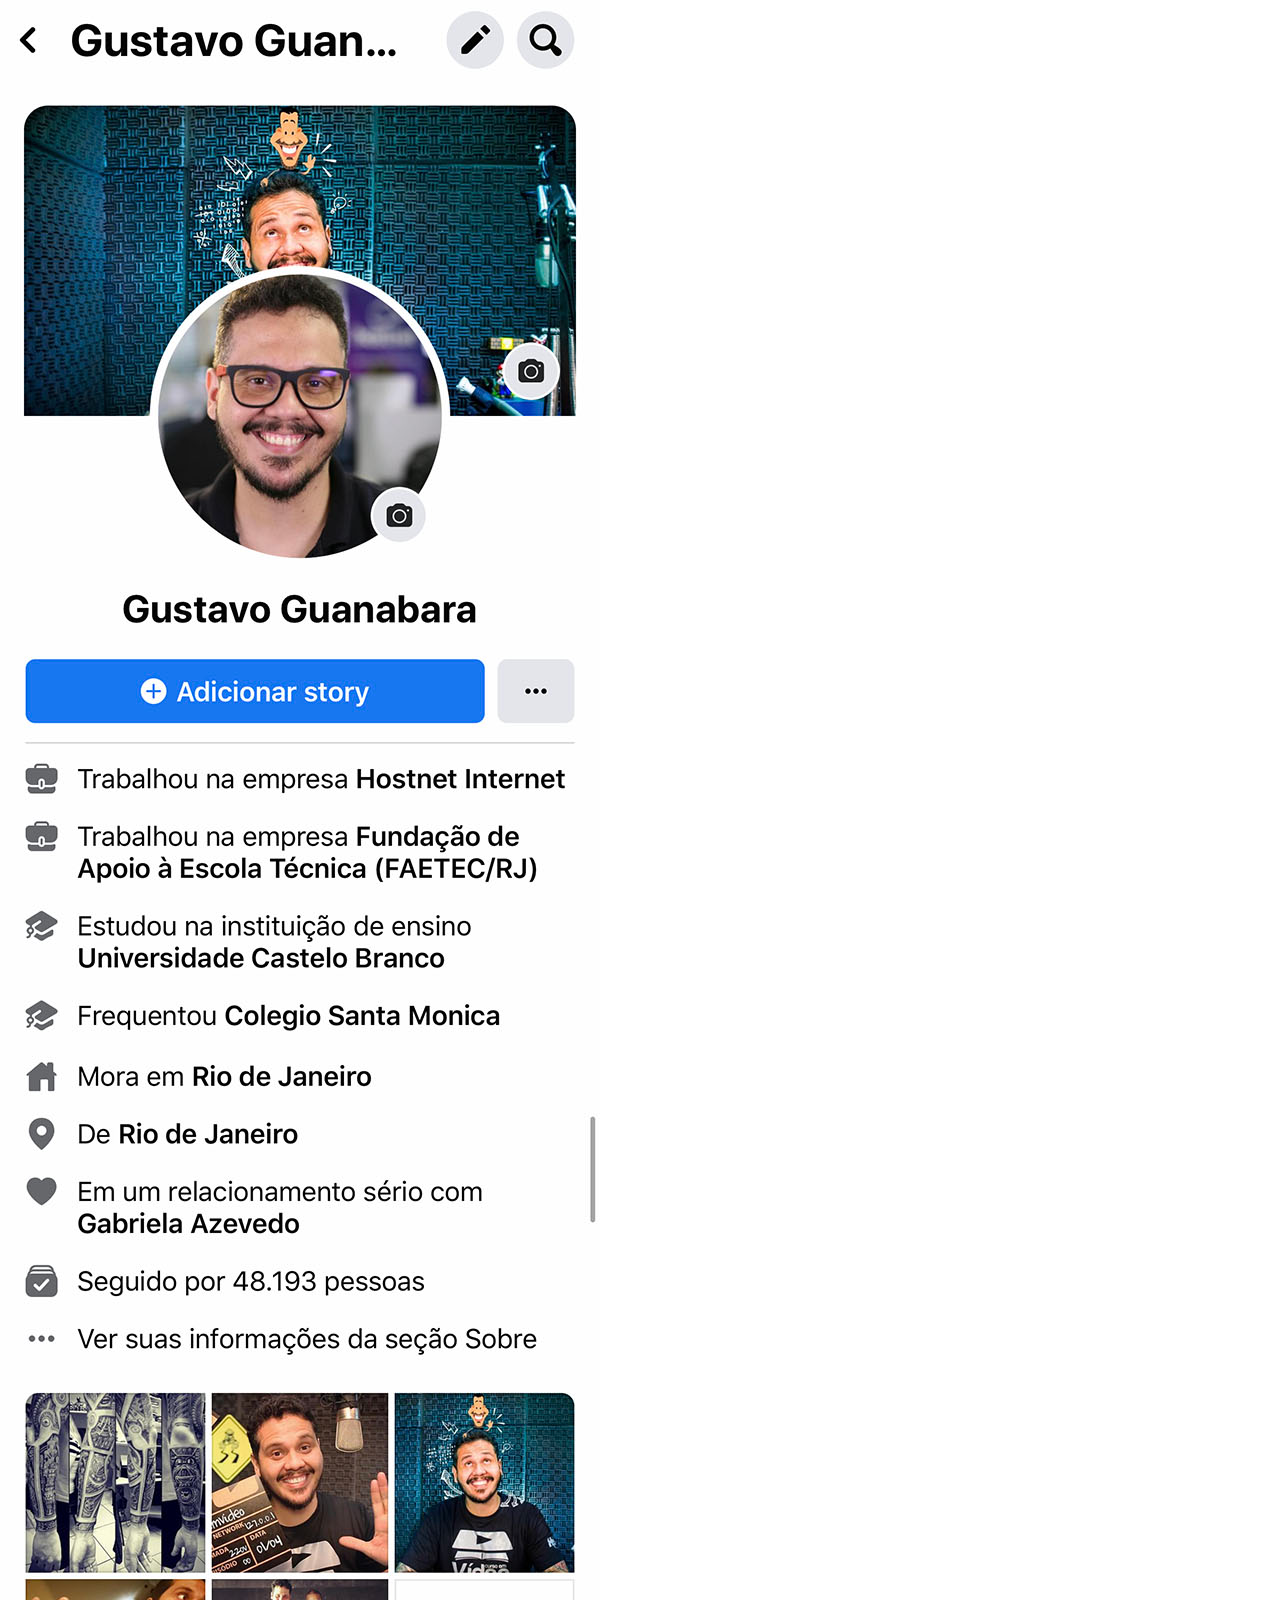
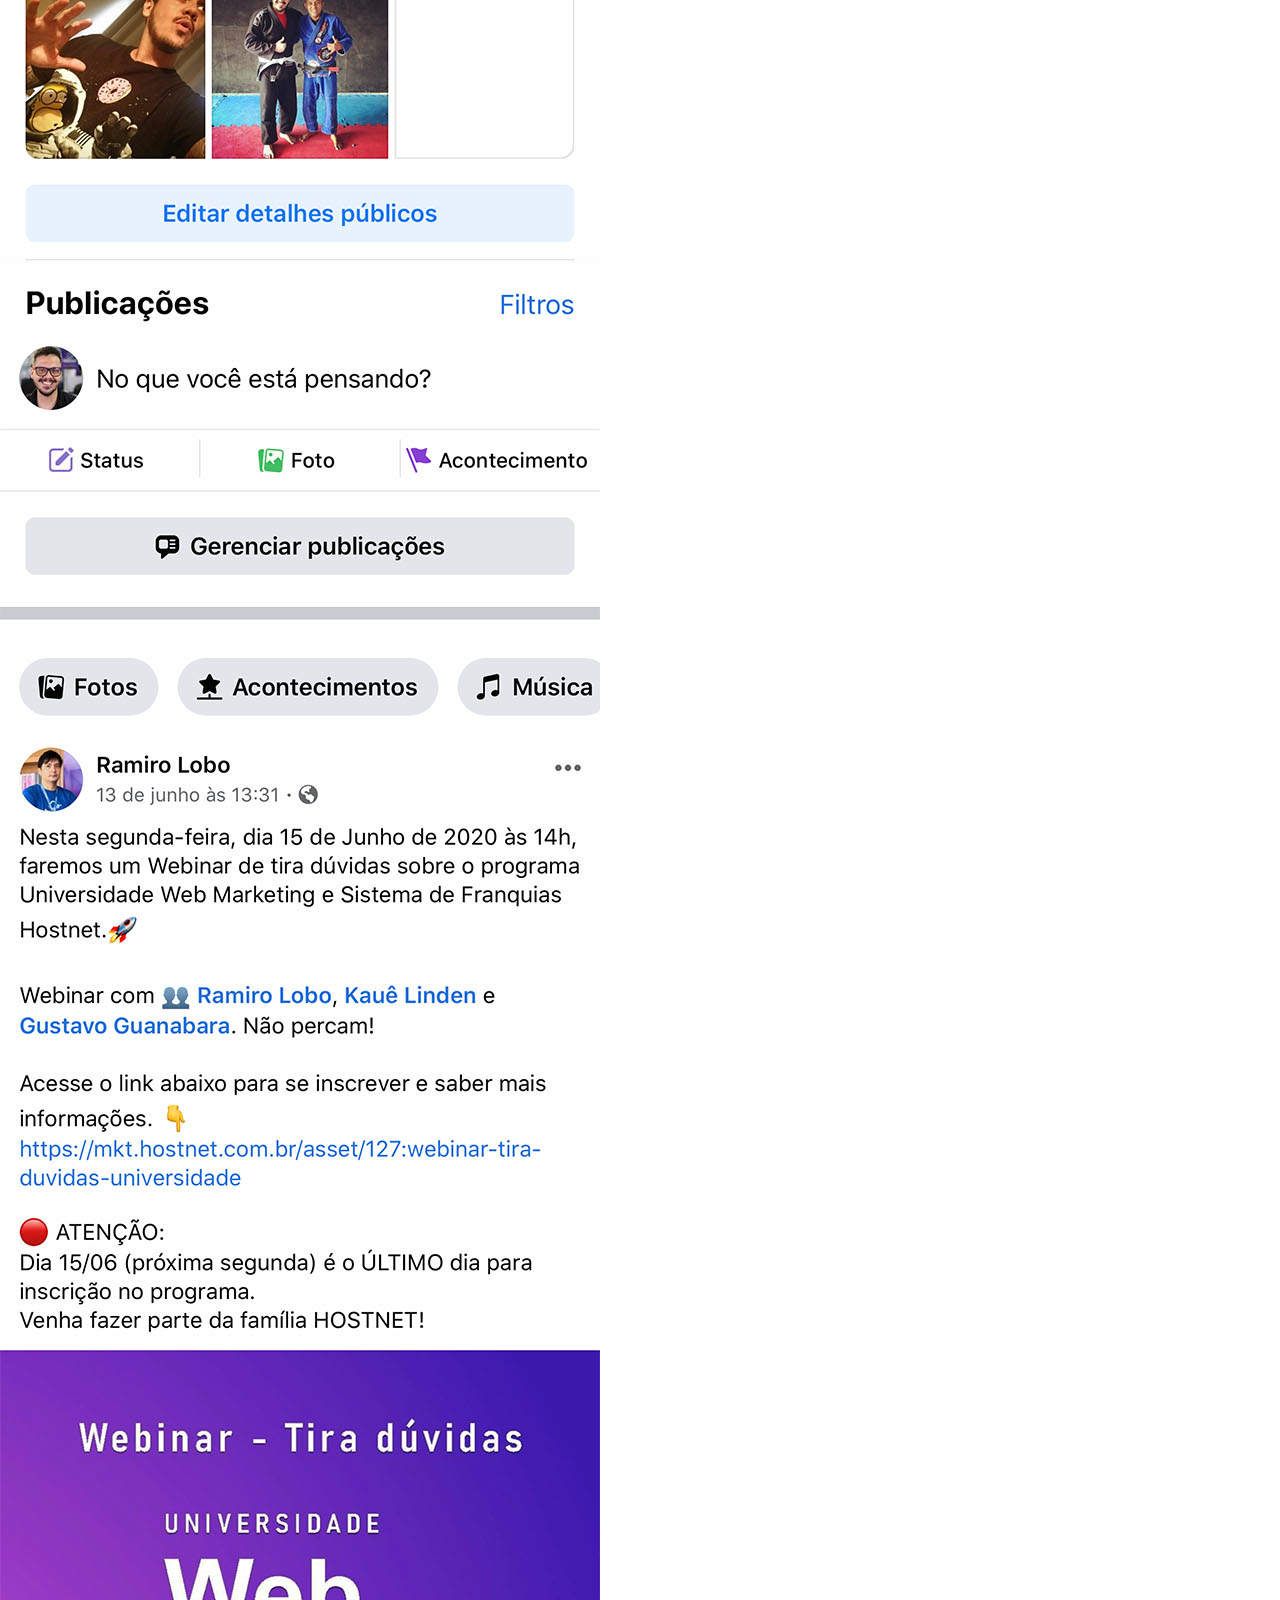
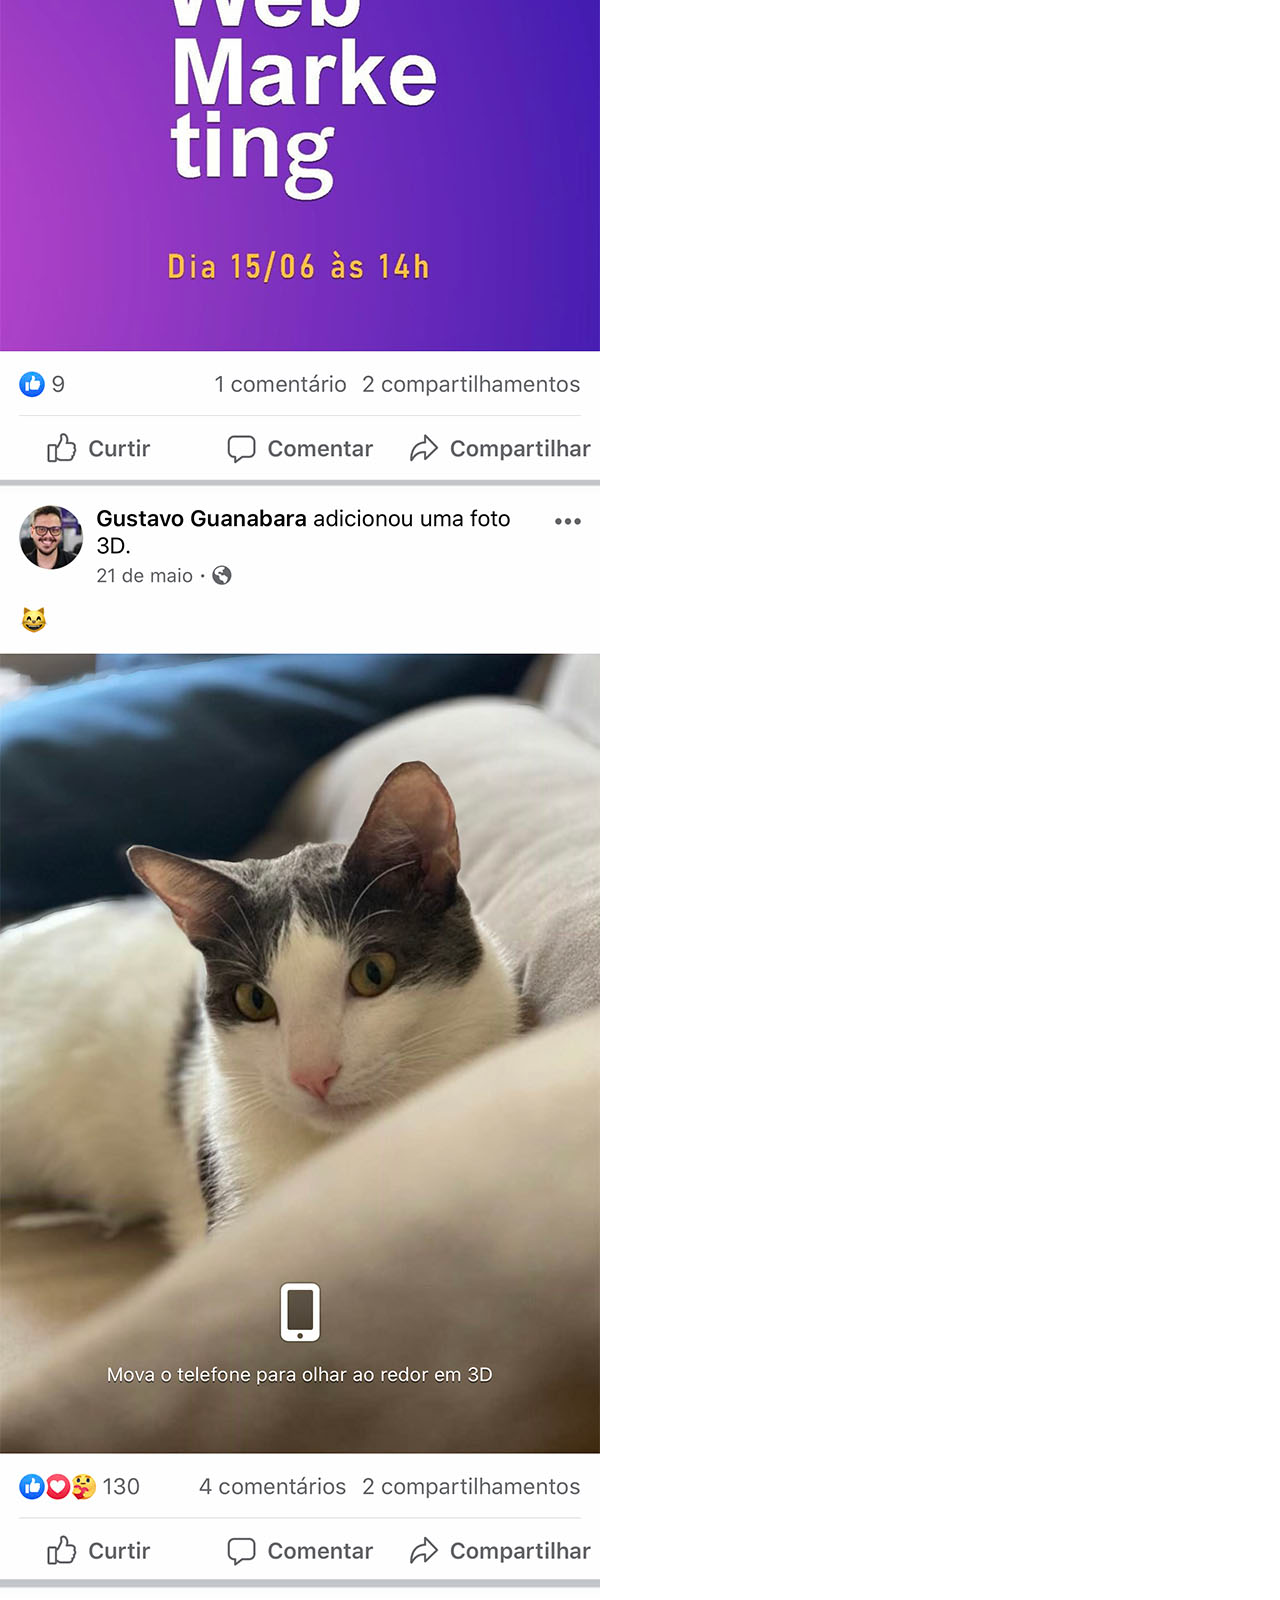
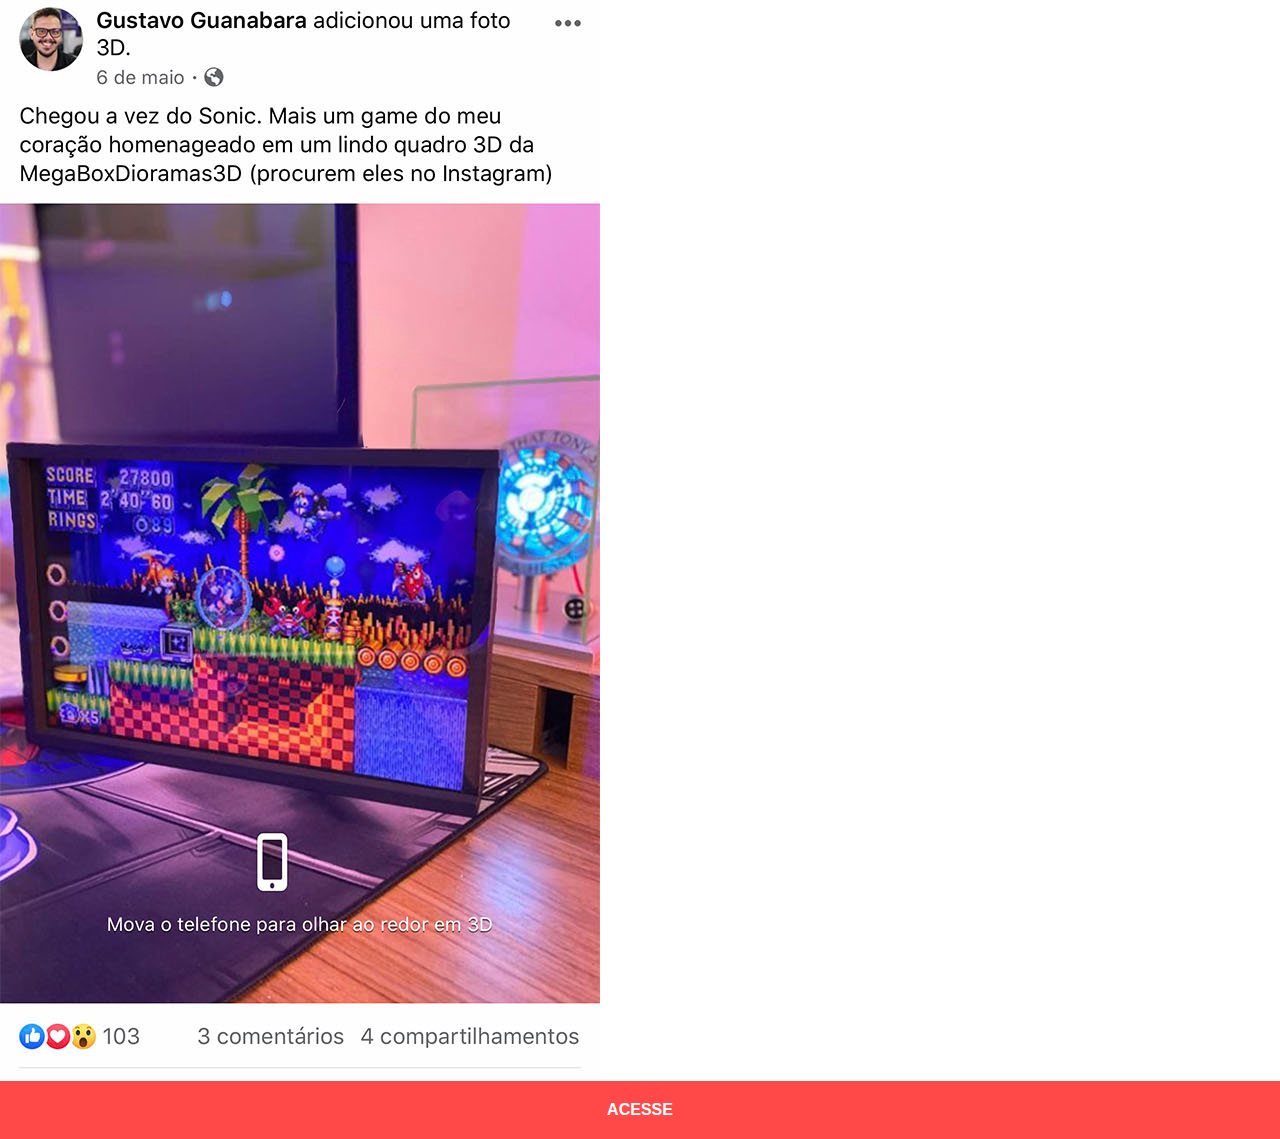
==== facebook.html @ 24c0d8d3 "update" ====
<!DOCTYPE html>
<html lang="pt-br">
<head>
    <meta charset="UTF-8">
    <meta http-equiv="X-UA-Compatible" content="IE=edge">
    <meta name="viewport" content="width=device-width, initial-scale=1.0">
    <link rel="stylesheet" href="estilo/social.css">
    <title>Facebook</title>
</head>
<body>
    <img src="imagens/tela-facebook.jpg" alt="Facebook">
    <a href="https://www.facebook.com/">ACESSE</a>
    
</body>
</html>
---- estilo/social.css ----
@charset "UTF-8";

* {
    margin: 0px;
    padding: 0px;
    font-family: Arial, Helvetica, sans-serif;
}

::-webkit-scrollbar {
    height: 0px;
    width: 0px;
}

img {
    width: 100wh;
}

a {
    display: block;
    background-color: rgba(255, 0, 0, 0.719);
    padding: 20px;
    color: white;
    padding: 20px;
    text-align: center;
    font-weight: bolder;
    text-decoration: none; 
}

a:hover {
    background-color: red;
}
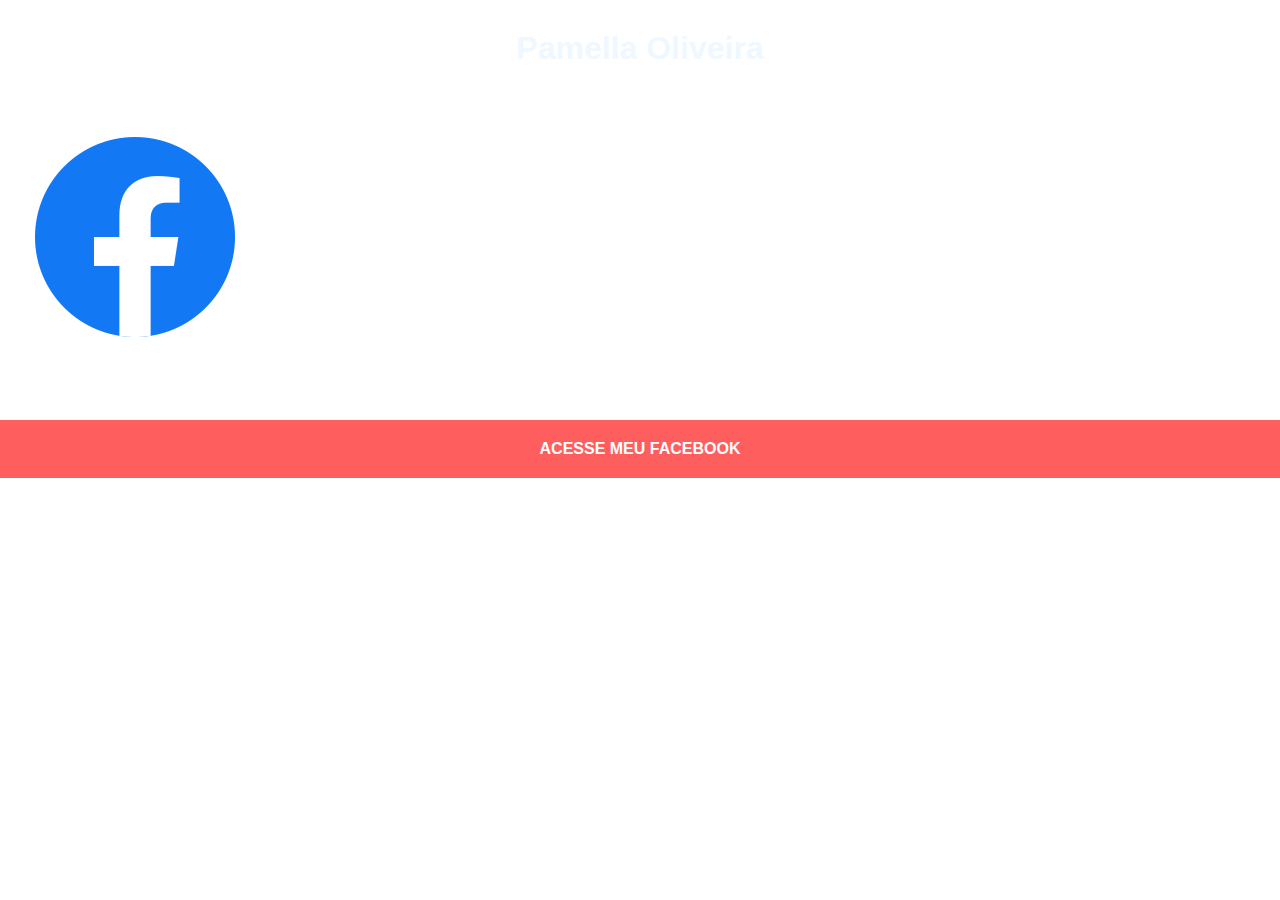
==== commit 6dd3d25f: "update" ====
--- a/facebook.html
+++ b/facebook.html
@@ -1,5 +1,5 @@
 <!DOCTYPE html>
-<html lang="pt-br">
+<html lang="en">
 <head>
     <meta charset="UTF-8">
     <meta http-equiv="X-UA-Compatible" content="IE=edge">
@@ -8,8 +8,13 @@
     <title>Facebook</title>
 </head>
 <body>
-    <img src="imagens/tela-facebook.jpg" alt="Facebook">
-    <a href="https://www.facebook.com/">ACESSE</a>
+    <div>
+        <h1>
+            Pamella Oliveira
+        </h1>
+        <img src="imagens/tela-facebook.png" alt="facebook">
+    </div>
     
+    <a href="https://www.facebook.com/pamella.oliveira.5872682" target="_blank">acesse meu facebook</a>
 </body>
 </html>--- a/estilo/social.css
+++ b/estilo/social.css
@@ -11,21 +11,33 @@
     width: 0px;
 }
 
-img {
-    width: 100wh;
-}
-
 a {
     display: block;
-    background-color: rgba(255, 0, 0, 0.719);
     padding: 20px;
+    background-color:rgba(255, 0, 0, 0.63);
     color: white;
-    padding: 20px;
     text-align: center;
     font-weight: bolder;
-    text-decoration: none; 
+    text-decoration: none;
+    text-transform: uppercase;
 }
 
 a:hover {
-    background-color: red;
-}+    background-color:red;
+}
+
+div {
+    height: 390px;
+}
+
+div img {
+    position: absolute;
+    margin-top: 70px;
+    margin-left: 35px;
+}
+
+div h1 {
+    text-align: center;
+    color: aliceblue;
+    margin-top: 30px;
+}
